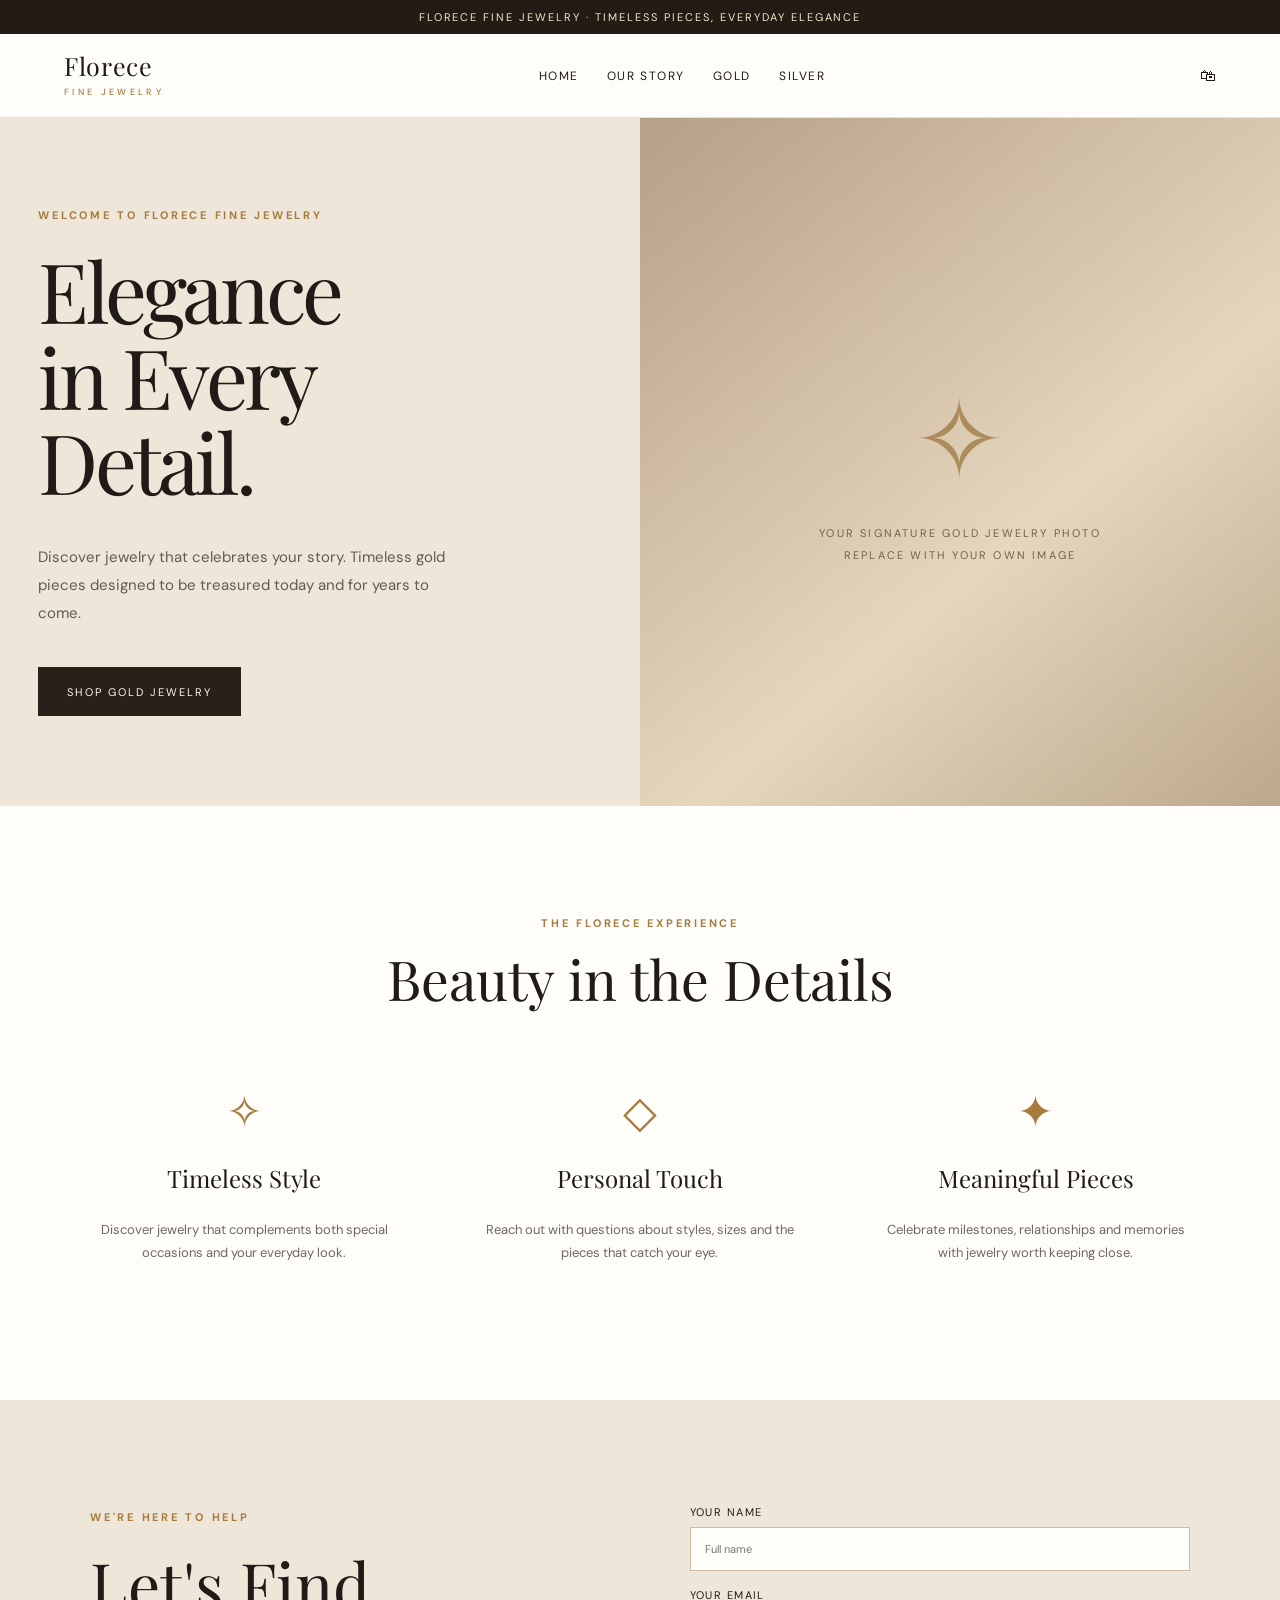
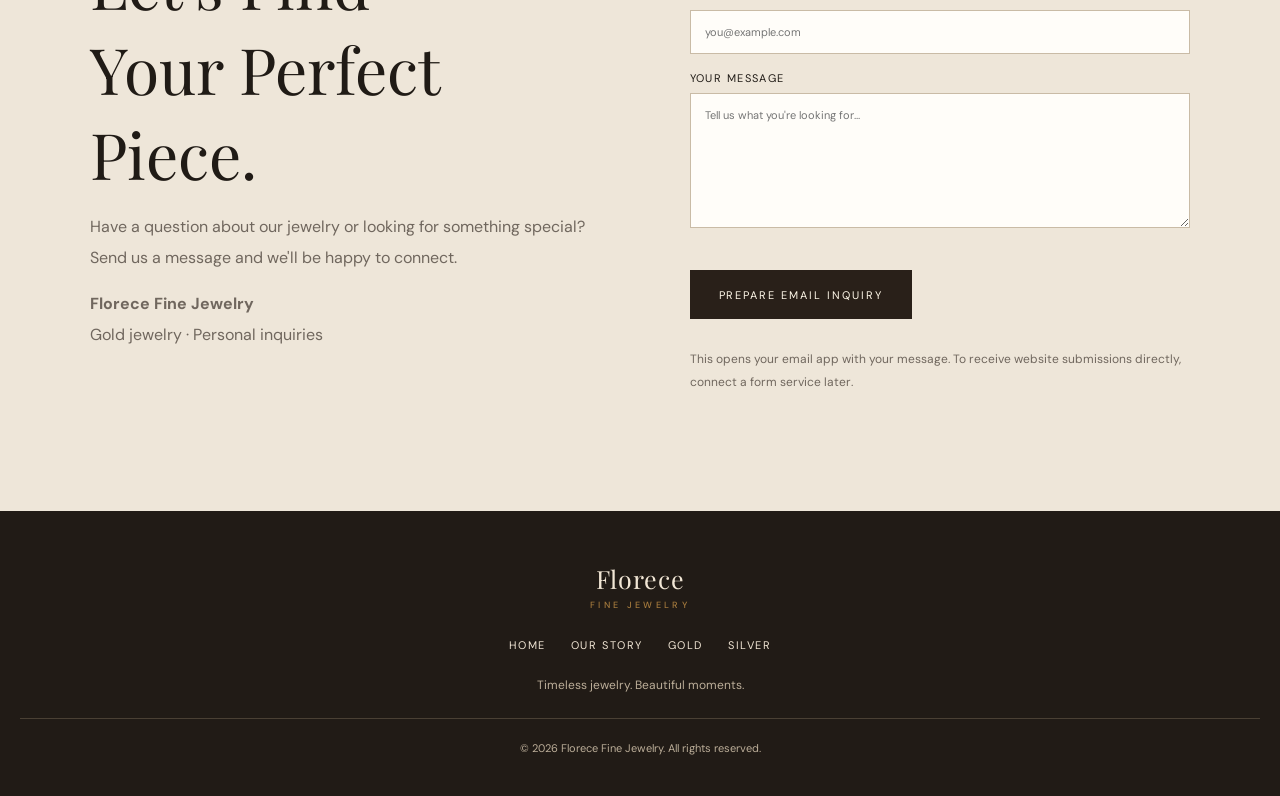
==== index.html @ e5d218ff "Add files via upload" ====
<!DOCTYPE html>

<!DOCTYPE html>

<html lang="en">
<head>
<meta charset="utf-8"/><meta content="width=device-width, initial-scale=1" name="viewport"/>
<!-- ========================================
       EDIT HERE: WEBSITE NAME
       This appears on the browser tab.
  ========================================= -->
<title>Florece Fine Jewelry | Timeless Gold Jewelry</title>
<!-- Website description for search engines -->
<meta content="Explore timeless gold jewelry at Florece Fine Jewelry. Discover chains, bracelets, rings, earrings and necklaces." name="description"/>
<!-- Fonts used throughout the website -->
<link href="https://fonts.googleapis.com" rel="preconnect"/><link crossorigin="" href="https://fonts.gstatic.com" rel="preconnect"/>
<link href="https://fonts.googleapis.com/css2?family=DM+Sans:wght@400;500;600;700&amp;family=Playfair+Display:wght@400;500;600&amp;display=swap" rel="stylesheet"/>
<style>
   
    /* ========================================
       EDIT HERE: WEBSITE COLORS

       --ink       = Main text color
       --gold      = Gold accent color
       --lightgold = Lighter gold
       --cream     = Section background
       --ivory     = Main website background
       --muted     = Secondary text

       Change the color codes to customize
       your website.
    ======================================== */
:root{--ink:#201b16;--gold:#a67b3d;--lightgold:#d6b77e;--cream:#f8f5ef;--ivory:#fffdf9;--muted:#70675e}*{box-sizing:border-box}html{scroll-behavior:smooth}body{margin:0;background:var(--ivory);color:var(--ink);font-family:'DM Sans',sans-serif}a{color:inherit;text-decoration:none}button,input,textarea{font:inherit}button{cursor:pointer}.announcement{text-align:center;background:#231c15;color:#f4e5c9;padding:10px;font-size:11px;letter-spacing:.18em;text-transform:uppercase}.nav{position:sticky;top:0;z-index:20;background:rgba(255,253,249,.97);border-bottom:1px solid #e7dfd3;display:flex;align-items:center;justify-content:space-between;padding:19px 5%;gap:24px}.logo{font-family:'Playfair Display',serif;font-size:25px;letter-spacing:.025em;line-height:1}.logo small{display:block;font:500 9px 'DM Sans',sans-serif;letter-spacing:.37em;text-align:center;margin-top:8px;color:var(--gold)}.links{display:flex;gap:28px;font-size:12px;letter-spacing:.13em;text-transform:uppercase}.links a:hover{color:var(--gold)}.menu-toggle{display:none;background:none;border:0;font-size:24px}.hero{min-height:610px;display:grid;grid-template-columns:1fr 1fr;background:#eee6d9}.hero-copy{padding:90px max(6%,32px);display:flex;flex-direction:column;align-items:flex-start;justify-content:center}.eyebrow{color:var(--gold);font-size:11px;font-weight:700;letter-spacing:.25em;text-transform:uppercase}.hero h1{font:400 clamp(54px,6.5vw,105px)/1.03 'Playfair Display',serif;letter-spacing:-.045em;margin:25px 0}.hero p{max-width:420px;color:#645b50;line-height:1.85;font-size:15px}.button{display:inline-flex;justify-content:center;align-items:center;min-height:49px;padding:0 28px;margin-top:25px;background:#292019;color:#fff8e9;font-size:11px;letter-spacing:.18em;text-transform:uppercase;border:1px solid #292019;transition:.2s}.button:hover{background:var(--gold);border-color:var(--gold)}.button-outline{background:transparent;color:var(--ink);border-color:#a28b6d}.hero-art{min-height:560px}.photo{position:relative;overflow:hidden;background:linear-gradient(135deg,#e9dfce,#cbb99f);display:grid;place-items:center;min-height:220px}.photo img{width:100%;height:100%;object-fit:cover;position:absolute;inset:0}.photo .placeholder{z-index:1;text-align:center;padding:30px;color:#74614a;font-size:11px;letter-spacing:.2em;text-transform:uppercase;line-height:2}.photo .placeholder:before{content:'✧';display:block;font:50px 'Playfair Display',serif;color:#ac8c5d;margin-bottom:16px}.photo:has(img[src]:not([src=""])) .placeholder{display:none}.hero-art.photo{background:linear-gradient(140deg,#b6a087,#e5d6bd 60%,#bca88c)}.hero-art .placeholder:before{font-size:110px}.section{padding:105px 5%}.section-head{text-align:center;max-width:620px;margin:0 auto 50px}.section-head h2{font:400 clamp(35px,4.3vw,60px)/1.15 'Playfair Display',serif;margin:15px 0}.section-head p{color:var(--muted);line-height:1.8;font-size:14px}.categories{display:grid;grid-template-columns:repeat(4,1fr);gap:18px}.category .photo{aspect-ratio:4/5}.category h3{font:400 25px 'Playfair Display',serif;margin:17px 0 6px}.category a{font-size:11px;text-transform:uppercase;letter-spacing:.16em;color:var(--gold)}.story{display:grid;grid-template-columns:1fr 1fr;background:#24201b;color:#f7f0e3}.story .photo{min-height:540px;background:linear-gradient(135deg,#867054,#d1b88e)}.story-copy{padding:90px 10%;display:flex;flex-direction:column;align-items:flex-start;justify-content:center}.story-copy h2{font:400 clamp(38px,4vw,64px)/1.15 'Playfair Display',serif;margin:15px 0}.story-copy p{line-height:1.9;color:#d4c9b9;font-size:15px}.story .button{background:#d5b77e;color:#231b13;border-color:#d5b77e}.featured{background:var(--cream)}.products{display:grid;grid-template-columns:repeat(3,1fr);gap:20px}.product .photo{aspect-ratio:4/5}.product h3{font:400 23px 'Playfair Display',serif;margin:18px 0 5px}.product p{font-size:12px;color:var(--muted);margin:0}.product a{display:inline-block;color:var(--gold);border-bottom:1px solid var(--gold);font-size:12px;margin-top:14px;padding-bottom:4px}.values{display:grid;grid-template-columns:repeat(3,1fr);gap:35px;text-align:center}.value{padding:18px}.value .symbol{font:44px 'Playfair Display',serif;color:var(--gold)}.value h3{font:400 24px 'Playfair Display',serif}.value p{font-size:13px;line-height:1.8;color:var(--muted)}.contact{background:#eee6d9}.contact-layout{display:grid;grid-template-columns:1fr 1fr;gap:9%;max-width:1100px;margin:auto}.contact h2{font:400 clamp(40px,5vw,65px) 'Playfair Display',serif;margin:15px 0}.contact p{color:var(--muted);line-height:1.9}.contact form{display:grid;gap:17px}.contact label{display:grid;gap:8px;font-size:11px;letter-spacing:.13em;text-transform:uppercase}.contact input,.contact textarea{border:1px solid #c9bba6;background:#fffdf9;padding:14px;width:100%;border-radius:0}.contact textarea{min-height:135px;resize:vertical}.contact form .button{justify-self:start}.form-note{font-size:12px!important}.footer{background:#211b16;color:#f1e6d5;text-align:center;padding:55px 20px 30px}.footer .logo{display:inline-block}.footer p{font-size:12px;color:#bcae99;margin-top:25px}.footer-links{display:flex;justify-content:center;gap:25px;flex-wrap:wrap;margin:25px 0;font-size:11px;letter-spacing:.14em;text-transform:uppercase}.footer-links a:hover{color:#d6b77e}.copyright{border-top:1px solid #4a4034;padding-top:22px!important;font-size:11px!important}.image-help{font-size:12px;color:var(--muted);text-align:center;margin:26px 0 0}@media(max-width:850px){.categories{grid-template-columns:repeat(2,1fr)}.hero{grid-template-columns:1fr}.hero-copy{padding:75px 7%}.hero-art{min-height:380px}.story{grid-template-columns:1fr}.story .photo{min-height:370px}.story-copy{padding:65px 7%}.products{grid-template-columns:repeat(2,1fr)}.contact-layout{grid-template-columns:1fr;gap:35px}.values{gap:10px}}@media(max-width:600px){.nav{padding:15px 5%}.logo{font-size:21px}.menu-toggle{display:block}.links{display:none;position:absolute;top:100%;left:0;right:0;background:var(--ivory);padding:24px 5%;flex-direction:column;border-bottom:1px solid #e7dfd3}.links.open{display:flex}.section{padding:70px 5%}.categories,.products{gap:12px}.category h3,.product h3{font-size:21px}.values{grid-template-columns:1fr}.hero h1{font-size:60px}.hero-art{min-height:340px}}
</style>
</head>
<body>
<div class="announcement">Florece Fine Jewelry · Timeless pieces, everyday elegance</div>
<header class="nav"><a class="logo" href="index.html">Florece<small>FINE JEWELRY</small></a><nav class="links" id="navLinks"><a href="index.html">Home</a><a href="our-story.html">Our Story</a><a href="gold.html">Gold</a><a href="silver.html">Silver</a></nav><button aria-expanded="false" aria-label="Toggle navigation" class="menu-toggle" onclick="const n=document.getElementById('navLinks');const open=n.classList.toggle('open');this.setAttribute('aria-expanded',open)">☰</button><a aria-label="Shopping bag" class="bag-icon" href="bag.html">🛍</a></header>
<main>
<!-- ========================================
     EDIT HERE: HOME / HERO SECTION
     Change the headline, welcome text,
     description, button and main image.
======================================== -->
<section class="hero" id="home"><div class="hero-copy"><span class="eyebrow">Welcome to Florece Fine Jewelry</span><h1>Elegance<br/>in Every<br/>Detail.</h1><p>Discover jewelry that celebrates your story. Timeless gold pieces designed to be treasured today and for years to come.</p><a class="button" href="gold.html">Shop Gold Jewelry</a></div><div class="hero-art photo"><!-- Add your hero photo: <img src="images/hero-jewelry.jpg" alt="Gold jewelry collection"> --><span class="placeholder">Your signature gold jewelry photo<br/>Replace with your own image</span></div></section>
<!-- ========================================
     EDIT HERE: JEWELRY COLLECTIONS
     Change collection names and photos.
======================================== -->
<!-- ========================================
     EDIT HERE: OUR STORY / ABOUT SECTION
======================================== -->

<!-- ========================================
     EDIT HERE: FEATURED JEWELRY
     Change product names, descriptions,
     and images to your actual inventory.
======================================== -->
<!-- ========================================
     EDIT HERE: BRAND VALUES
======================================== -->
<section class="section"><div class="section-head"><span class="eyebrow">The Florece Experience</span><h2>Beauty in the Details</h2></div><div class="values"><div class="value"><div class="symbol">✧</div><h3>Timeless Style</h3><p>Discover jewelry that complements both special occasions and your everyday look.</p></div><div class="value"><div class="symbol">◇</div><h3>Personal Touch</h3><p>Reach out with questions about styles, sizes and the pieces that catch your eye.</p></div><div class="value"><div class="symbol">✦</div><h3>Meaningful Pieces</h3><p>Celebrate milestones, relationships and memories with jewelry worth keeping close.</p></div></div></section>
<!-- ========================================
     EDIT HERE: CONTACT SECTION
     Update your contact description.
     The form currently opens an email app.
======================================== -->
<section class="section contact" id="contact"><div class="contact-layout"><div><span class="eyebrow">We're Here to Help</span><h2>Let's Find<br/>Your Perfect Piece.</h2><p>Have a question about our jewelry or looking for something special? Send us a message and we'll be happy to connect.</p><p><strong>Florece Fine Jewelry</strong><br/>Gold jewelry · Personal inquiries</p></div><form id="inquiryForm"><label>Your Name<input name="name" placeholder="Full name" required=""/></label><label>Your Email<input name="email" placeholder="you@example.com" required="" type="email"/></label><label>Your Message<textarea name="message" placeholder="Tell us what you're looking for..." required=""></textarea></label><button class="button" type="submit">Prepare Email Inquiry</button><p class="form-note">This opens your email app with your message. To receive website submissions directly, connect a form service later.</p></form></div></section>
<!-- ========================================
     EDIT HERE: WEBSITE FOOTER
     Change the footer text and links.
======================================== -->
</main><footer class="footer"><a class="logo" href="index.html">Florece<small>FINE JEWELRY</small></a><div class="footer-links"><a href="index.html">Home</a><a href="our-story.html">Our Story</a><a href="gold.html">Gold</a><a href="silver.html">Silver</a></div><p>Timeless jewelry. Beautiful moments.</p><p class="copyright">© <span id="year"></span> Florece Fine Jewelry. All rights reserved.</p></footer>
<script>document.getElementById('year').textContent=new Date().getFullYear();document.querySelectorAll('#navLinks a').forEach(a=>a.addEventListener('click',()=>document.getElementById('navLinks').classList.remove('open')));document.getElementById('inquiryForm').addEventListener('submit',function(e){e.preventDefault();const d=new FormData(this);const body=`Name: ${d.get('name')}\nEmail: ${d.get('email')}\n\n${d.get('message')}`;window.location.href='mailto:?subject='+encodeURIComponent('Florece Fine Jewelry Inquiry')+'&body='+encodeURIComponent(body);});</script>
</body></html>
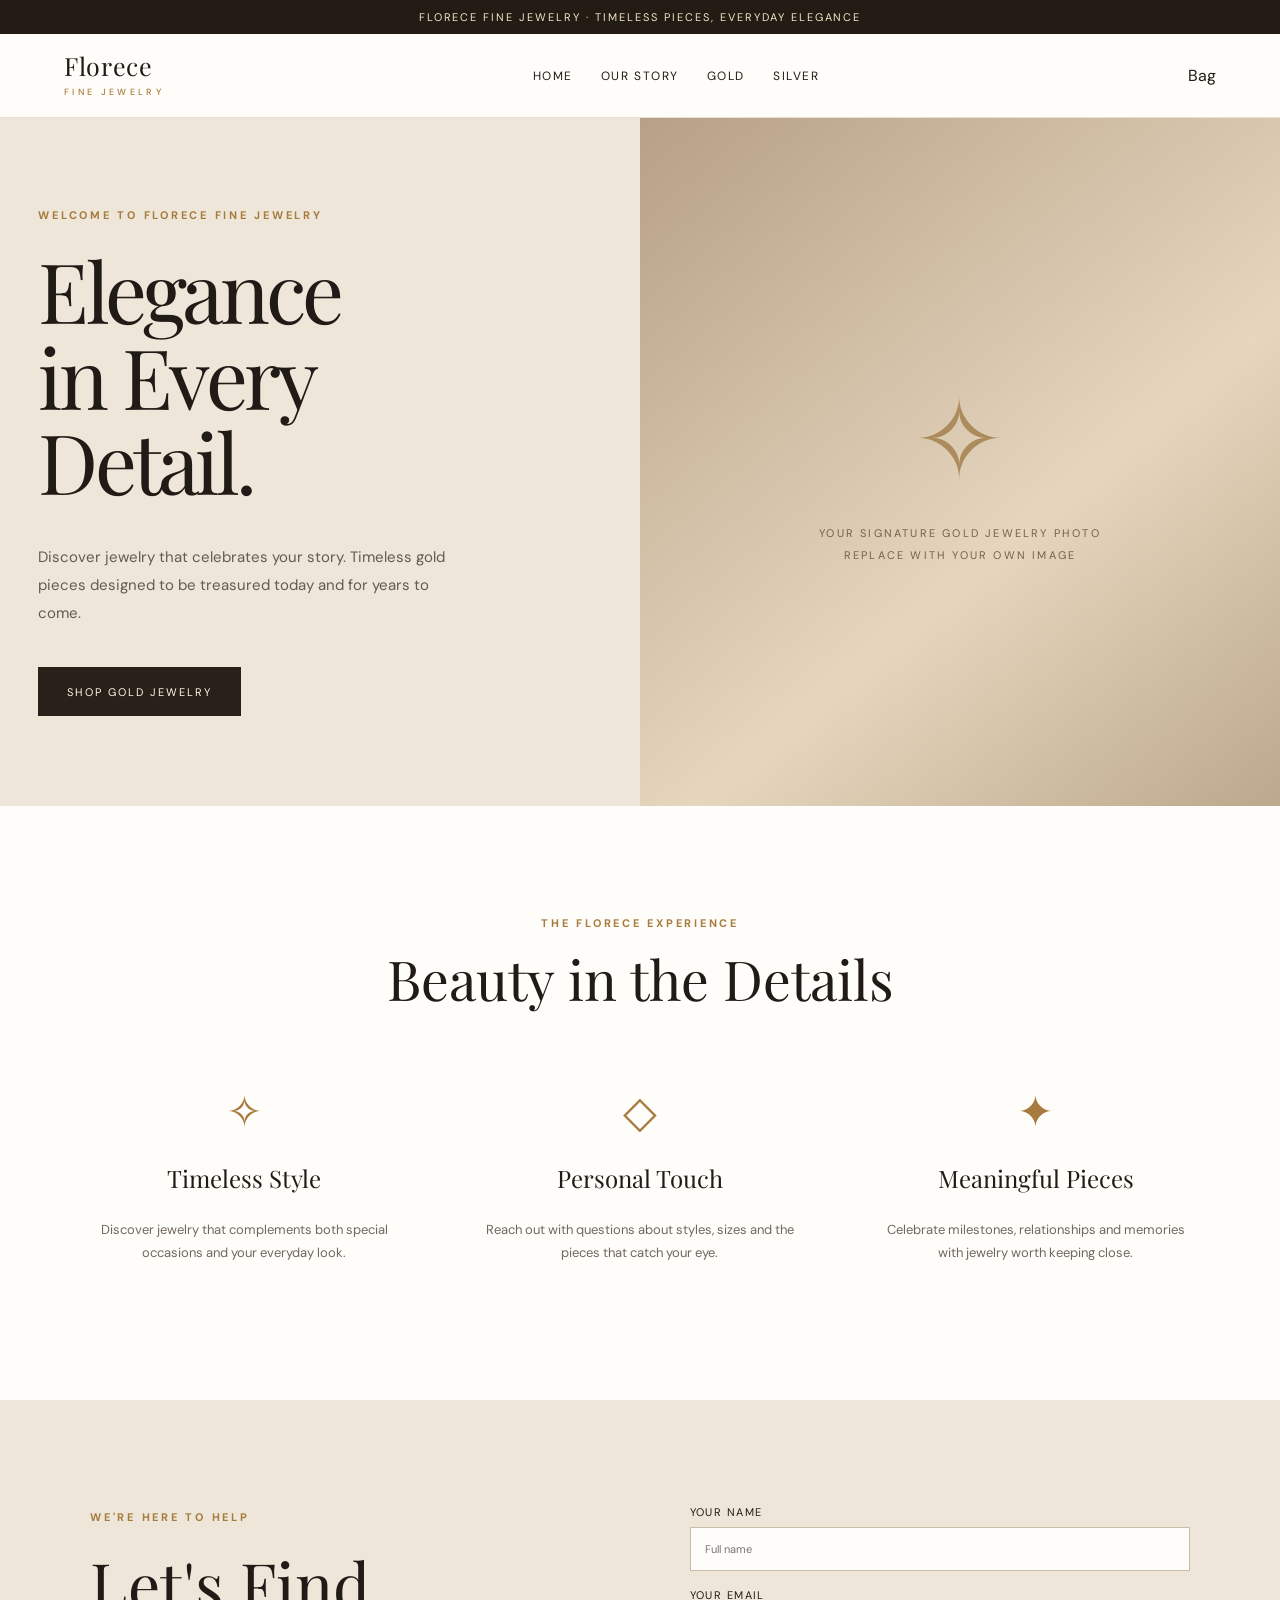
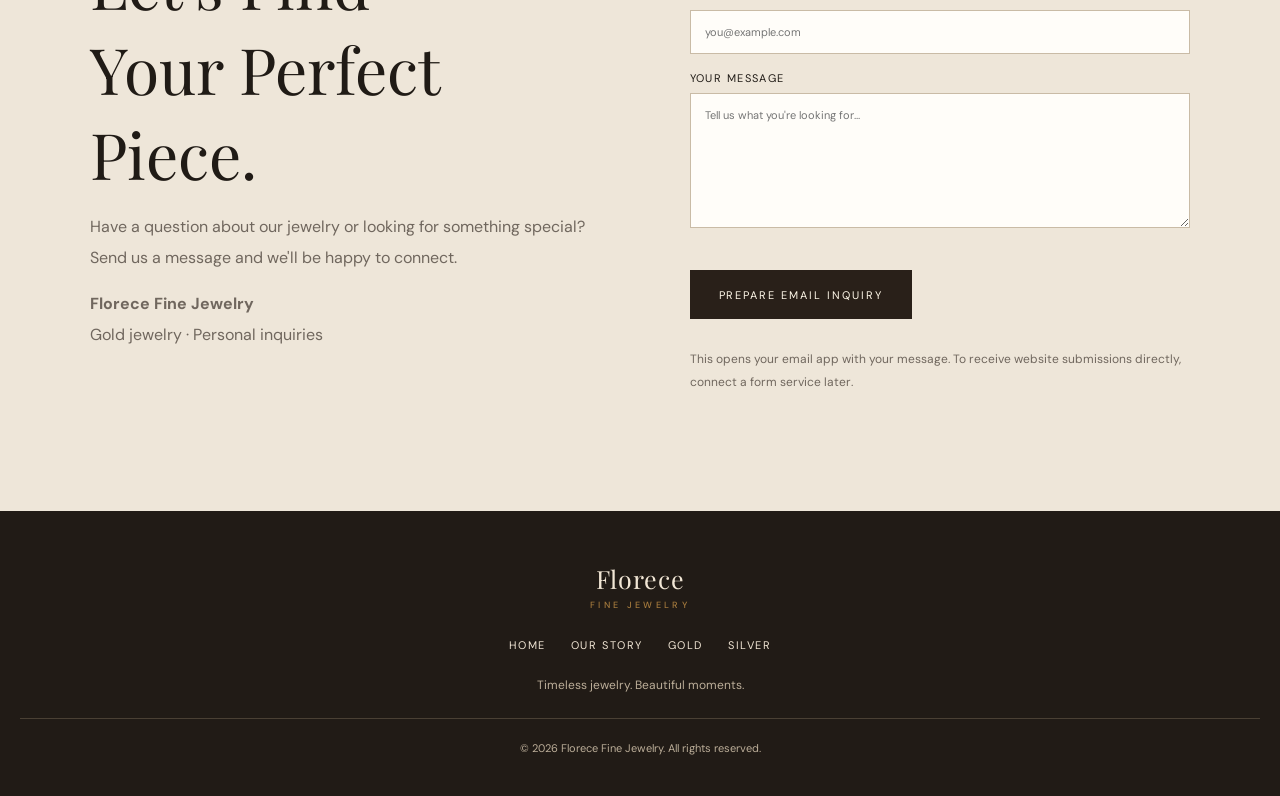
==== commit 929da9b9: "Update header navigation with bag link" ====
--- a/index.html
+++ b/index.html
@@ -35,7 +35,7 @@
 </head>
 <body>
 <div class="announcement">Florece Fine Jewelry · Timeless pieces, everyday elegance</div>
-<header class="nav"><a class="logo" href="index.html">Florece<small>FINE JEWELRY</small></a><nav class="links" id="navLinks"><a href="index.html">Home</a><a href="our-story.html">Our Story</a><a href="gold.html">Gold</a><a href="silver.html">Silver</a></nav><button aria-expanded="false" aria-label="Toggle navigation" class="menu-toggle" onclick="const n=document.getElementById('navLinks');const open=n.classList.toggle('open');this.setAttribute('aria-expanded',open)">☰</button><a aria-label="Shopping bag" class="bag-icon" href="bag.html">🛍</a></header>
+<header class="nav"><a class="logo" href="index.html">Florece<small>FINE JEWELRY</small></a><nav class="links" id="navLinks"><a href="index.html">Home</a><a href="our-story.html">Our Story</a><a href="gold.html">Gold</a><a href="silver.html">Silver</a></nav><button aria-expanded="false" aria-label="Toggle navigation" class="menu-toggle" onclick="const n=document.getElementById('navLinks');const open=n.classList.toggle('open');this.setAttribute('aria-expanded',open)">☰</button><a href="bag.html">Bag</a></header>
 <main>
 <!-- ========================================
      EDIT HERE: HOME / HERO SECTION
@@ -72,4 +72,4 @@
 ======================================== -->
 </main><footer class="footer"><a class="logo" href="index.html">Florece<small>FINE JEWELRY</small></a><div class="footer-links"><a href="index.html">Home</a><a href="our-story.html">Our Story</a><a href="gold.html">Gold</a><a href="silver.html">Silver</a></div><p>Timeless jewelry. Beautiful moments.</p><p class="copyright">© <span id="year"></span> Florece Fine Jewelry. All rights reserved.</p></footer>
 <script>document.getElementById('year').textContent=new Date().getFullYear();document.querySelectorAll('#navLinks a').forEach(a=>a.addEventListener('click',()=>document.getElementById('navLinks').classList.remove('open')));document.getElementById('inquiryForm').addEventListener('submit',function(e){e.preventDefault();const d=new FormData(this);const body=`Name: ${d.get('name')}\nEmail: ${d.get('email')}\n\n${d.get('message')}`;window.location.href='mailto:?subject='+encodeURIComponent('Florece Fine Jewelry Inquiry')+'&body='+encodeURIComponent(body);});</script>
-</body></html>+</body></html>
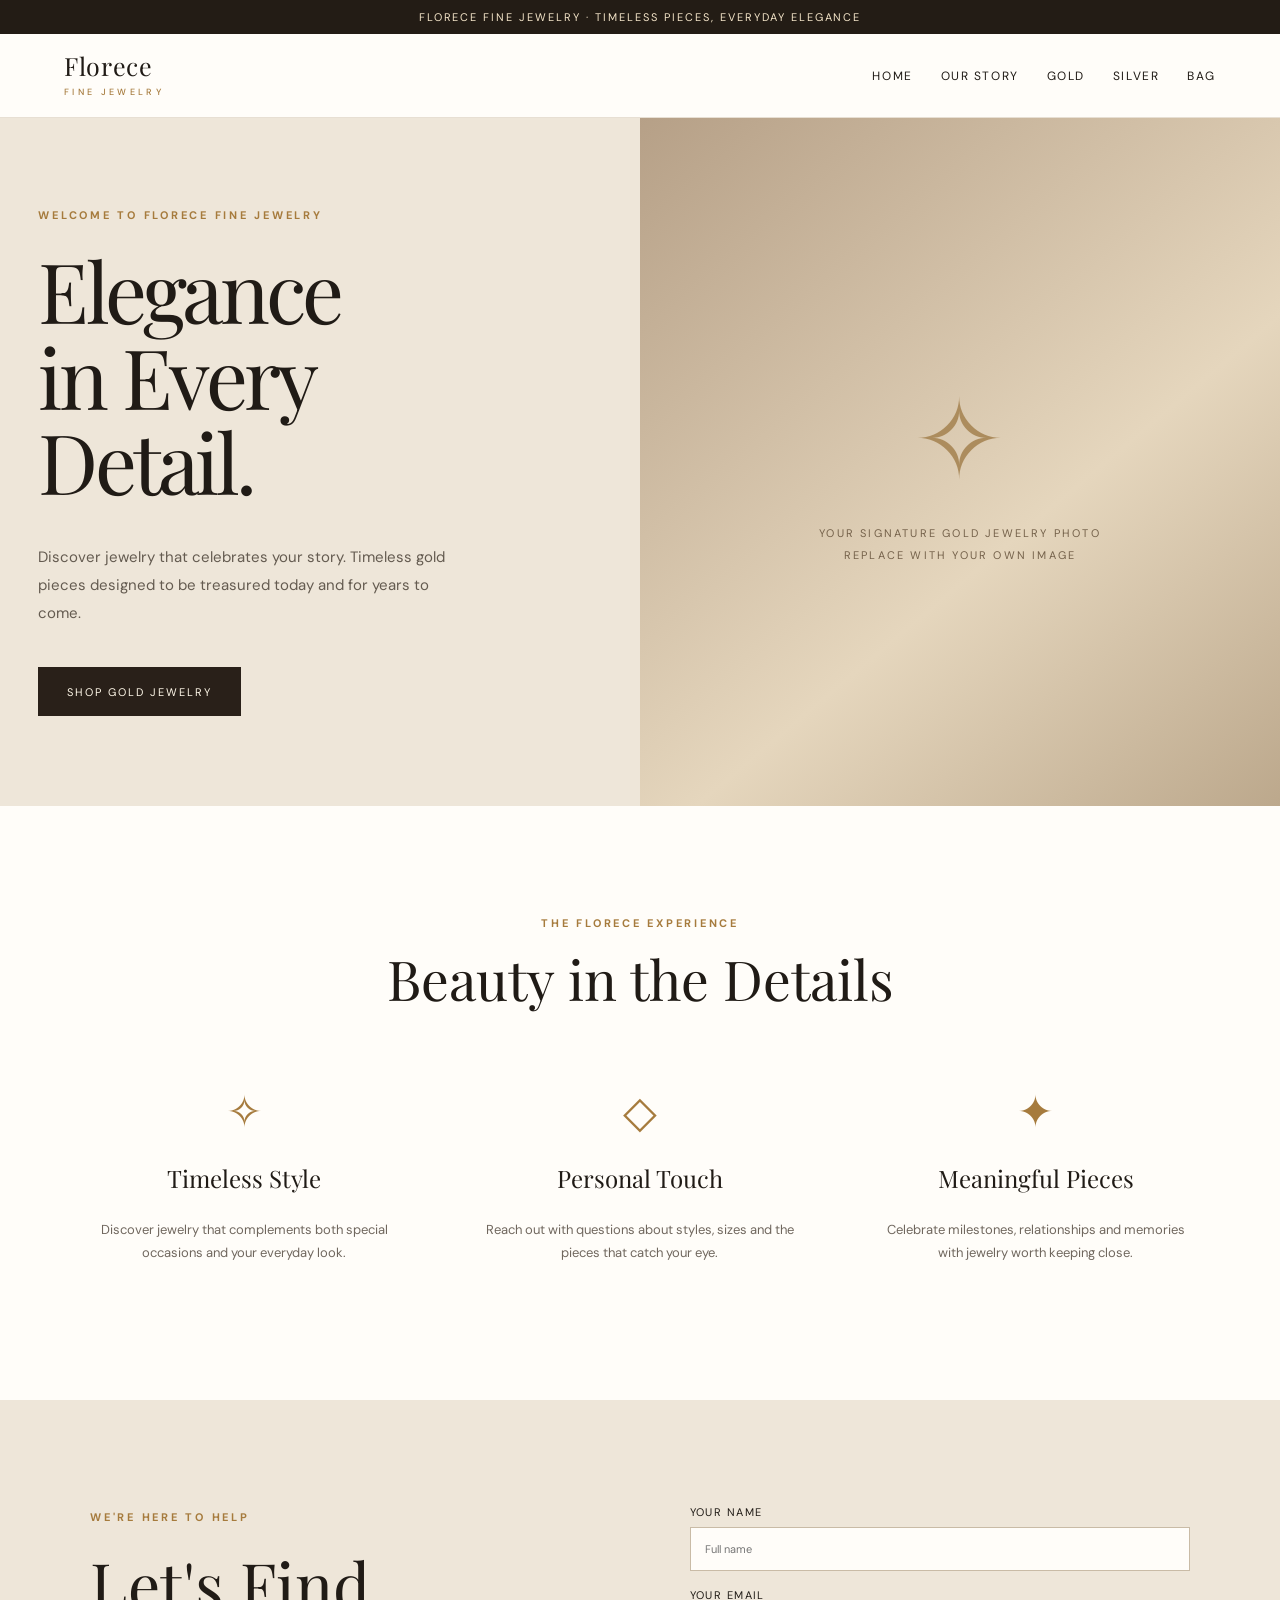
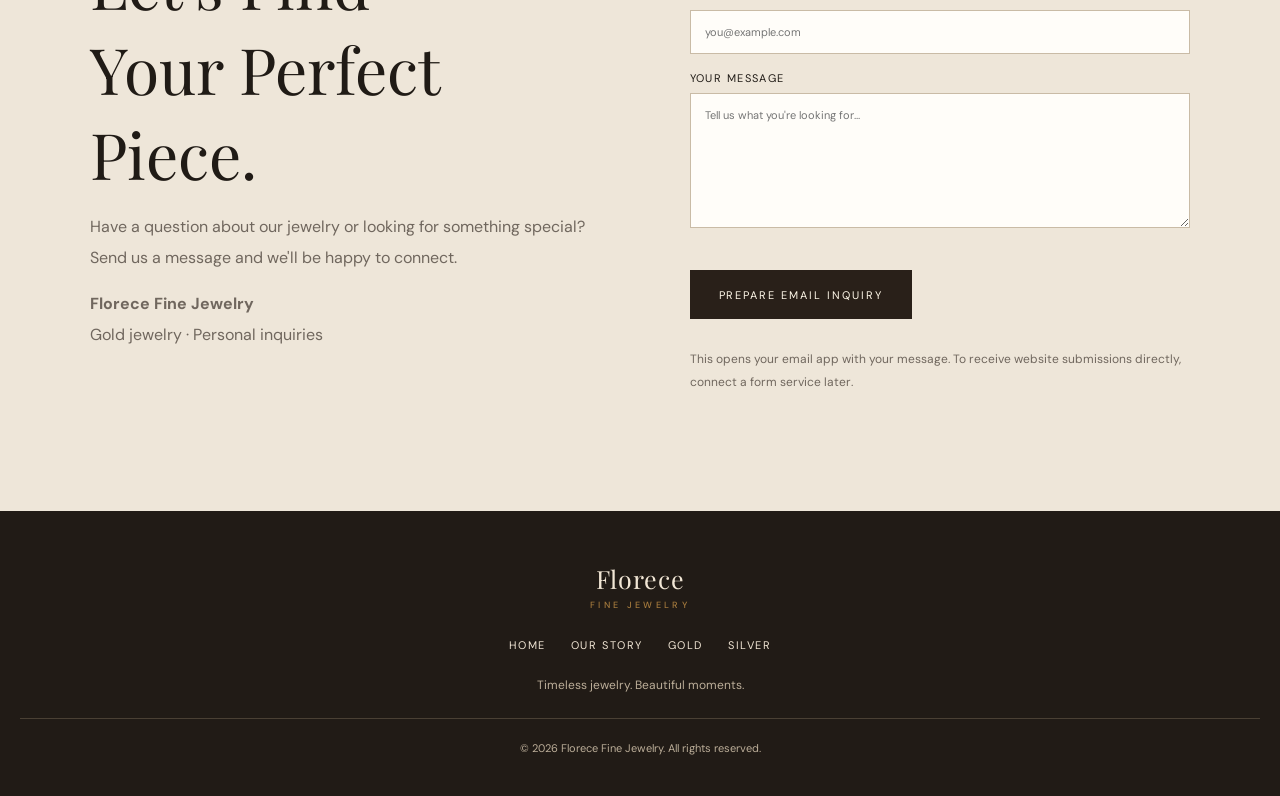
==== commit 8413e5ba: "Refactor header structure for better organization" ====
--- a/index.html
+++ b/index.html
@@ -35,7 +35,35 @@
 </head>
 <body>
 <div class="announcement">Florece Fine Jewelry · Timeless pieces, everyday elegance</div>
-<header class="nav"><a class="logo" href="index.html">Florece<small>FINE JEWELRY</small></a><nav class="links" id="navLinks"><a href="index.html">Home</a><a href="our-story.html">Our Story</a><a href="gold.html">Gold</a><a href="silver.html">Silver</a></nav><button aria-expanded="false" aria-label="Toggle navigation" class="menu-toggle" onclick="const n=document.getElementById('navLinks');const open=n.classList.toggle('open');this.setAttribute('aria-expanded',open)">☰</button><a href="bag.html">Bag</a></header>
+
+<!-- TOP BAR: Logo on left, menu on right -->
+<header class="nav">
+
+  <!-- Logo -->
+  <a class="logo" href="index.html">
+    Florece
+    <small>FINE JEWELRY</small>
+  </a>
+
+  <!-- Menu links on right -->
+  <nav class="links" id="navLinks">
+    <a href="index.html">Home</a>
+    <a href="our-story.html">Our Story</a>
+    <a href="gold.html">Gold</a>
+    <a href="silver.html">Silver</a>
+    <a href="bag.html">Bag</a>
+  </nav>
+
+  <!-- Mobile menu -->
+  <button aria-expanded="false"
+          aria-label="Toggle navigation"
+          class="menu-toggle"
+          onclick="const n=document.getElementById('navLinks');const open=n.classList.toggle('open');this.setAttribute('aria-expanded',open)">
+    ☰
+  </button>
+
+</header>
+
 <main>
 <!-- ========================================
      EDIT HERE: HOME / HERO SECTION
